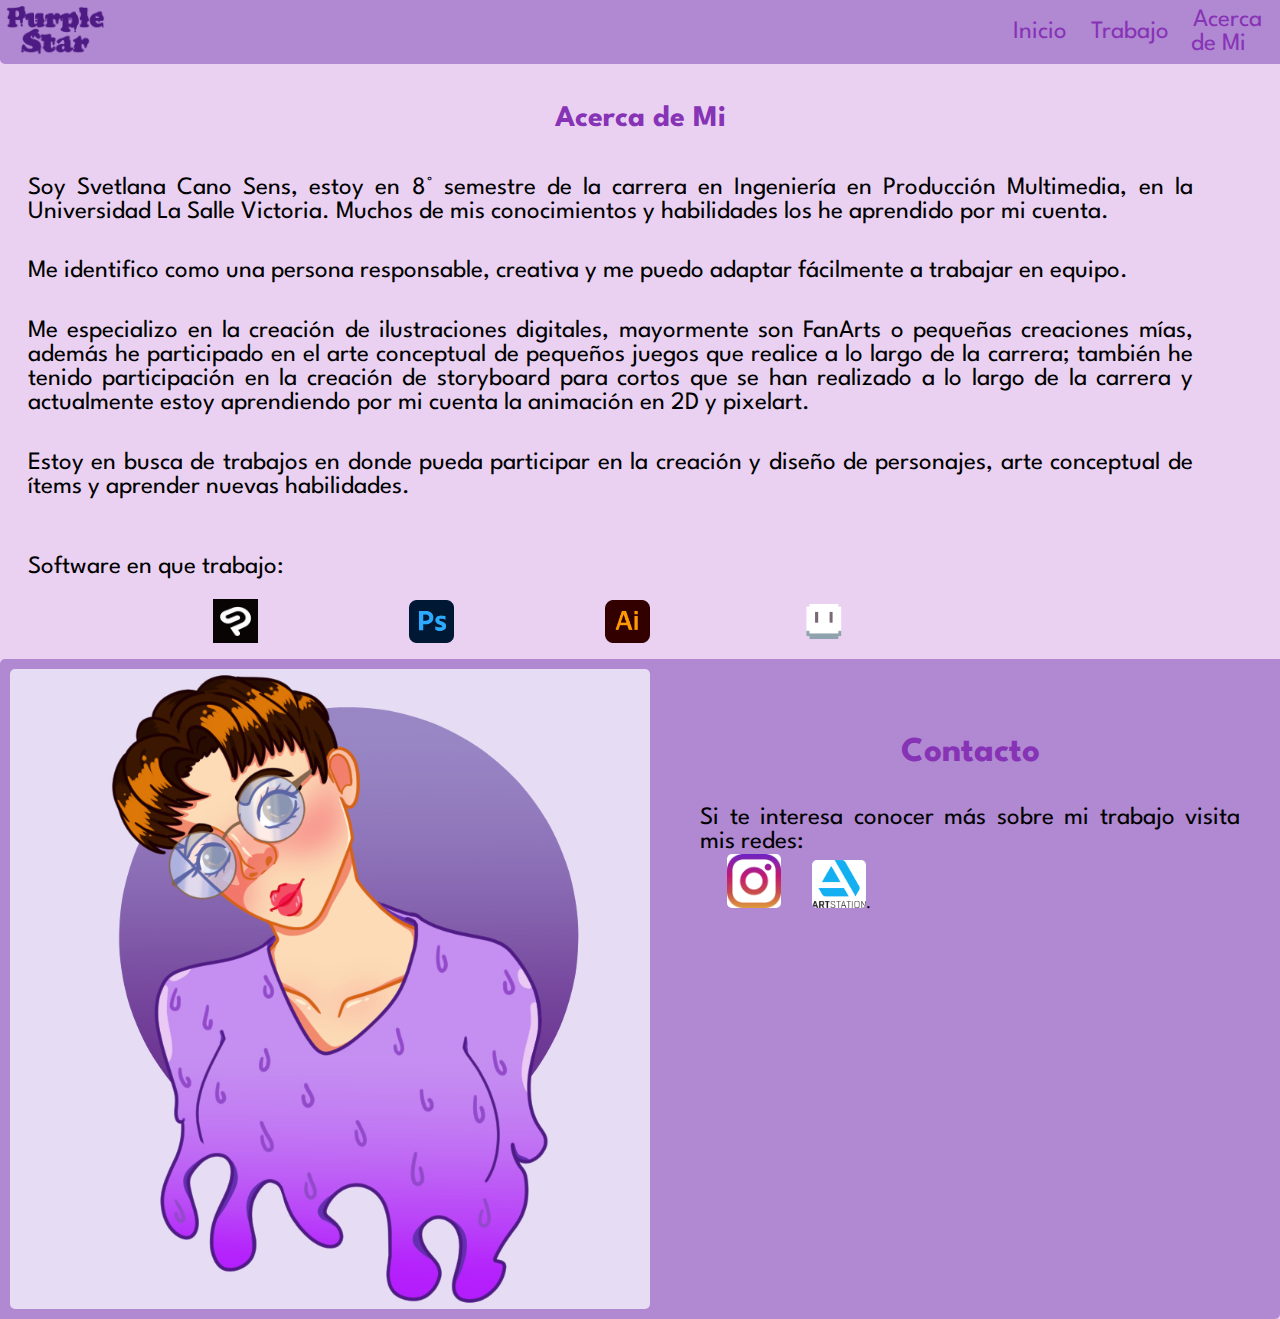
==== Portafolio_SvetlanaCanoSens_AcercaDeMi.html @ 3b7ad8ab "Portafolio de trabajos" ====
<!DOCTYPE html>
<html lang="en">
<head>
    <meta charset="UTF-8">
    <meta http-equiv="X-UA-Compatible" content="IE=edge">
    <meta name="viewport" content="width=device-width, initial-scale=1.0">
    <title>Acerca de Mi: Purple Star</title>

    <link rel = "stylesheet" href = "Portafolio_CSS/Portafolio_SvetlanaCanoSens_AcercaDeMi.css">
    <script src = "Portafolio_JS/Portafolio_SvetlanaCanoSens.js"></script>

    <link rel = "preconnect" href = "https://fonts.googleapis.com">
    <link rel = "preconnect" href = "https://fonts.gstatic.com" crossorigin>
    <link href = "https://fonts.googleapis.com/css2?family=League+Spartan:wght@300&family=Unna&display=swap" rel = "stylesheet">

    <meta name = "viewport" content = "width=device-width, initial-scale=1">
</head>
<body>
    <div class = "contenedorMenuAcercaDeMi fixedAcercaDeMi">
        <a href = "index.html"><img src = "Portafolio_Imagenes/logo.png" alt = "logo"></a>

        <ul>
            <li><a href = "index.html">Inicio</a></li>
            <li><a href = "Portafolio_SvetlanaCanoSens_Trabajo.html">Trabajo</a></li>
            <li><a href = "Portafolio_SvetlanaCanoSens_AcercaDeMi.html">Acerca de Mi</a></li>
        </ul>
    </div>

    <div class = "tituloAcercaDeMi">
        <h4>Acerca de Mi</h4>
    </div>

    <div class = "contenedorInformacion">
        <ul>
            <p>Soy Svetlana Cano Sens, estoy en 8° semestre de la carrera en Ingeniería en Producción Multimedia, en la Universidad La Salle Victoria. Muchos de mis conocimientos y habilidades los he aprendido por mi cuenta.</p>
            
            <p>Me identifico como una persona responsable, creativa y me puedo adaptar fácilmente a trabajar en equipo.</p>

            <p>Me especializo en la creación de ilustraciones digitales, mayormente son FanArts o pequeñas creaciones mías, además he participado en el arte conceptual de pequeños juegos que realice a lo largo de la carrera; también he tenido participación en la creación de storyboard para cortos que se han realizado a lo largo de la carrera y actualmente estoy aprendiendo por mi cuenta la animación en 2D y pixelart.</p>

            <p>Estoy en busca de trabajos en donde pueda participar en la creación y diseño de personajes, arte conceptual de ítems y aprender nuevas habilidades.</p>
        </ul>

        <ul class = "acomodarImagenesIconos">
            <p>Software en que trabajo:</p>
            
            <img src = "Portafolio_Imagenes/clip studio.jpg" alt = "clipStudio">
            <img src = "Portafolio_Imagenes/photoshop.png" alt = "photoshop">
            <img src = "Portafolio_Imagenes/illustrator.webp" alt = "illustrator">
            <img src = "Portafolio_Imagenes/aseprite.png" alt = "aseprite">
        </ul>
    </div>
    
    <div class = "contenedorContacto">
        <img src = "Portafolio_Imagenes/Autorretrato.jpg" alt = "Autoretrato">

        <ul>
            <h3>Contacto</h3>

            <p>Si te interesa conocer más sobre mi trabajo visita mis redes:</p>
        
            <a href = "https://www.instagram.com/purpple_staar/" target = "_blank"><img src = "Portafolio_Imagenes/instagram.png" alt = "instagram"></a>

            <a href = "https://www.artstation.com/inicio" target="_blank"><img src = "Portafolio_Imagenes/artstation.png" alt = "artstation"></a>.
        </ul>
    </div>
</body>
</html>
---- Portafolio_CSS/Portafolio_SvetlanaCanoSens_AcercaDeMi.css ----
/*(¬ n ¬)r*/
/*Cuerpo*/
body {
    margin: 0;
    padding: 0;
    font-family: 'League Spartan', sans-serif;
    background: #EAD1F2;
}
/*Cuerpo*/

/*Menu de Inicio*/
.contenedorMenuAcercaDeMi {
    background: #B188D2;
    margin: 0;
    padding: 2px;
    justify-content: center;
    display: -webkit-box;
    display: -moz-box;
    display: -ms-flexbox;
    display: -webkit-flex;
    display: flex;
    border-radius: 0 5px;
}

.contenedorMenuAcercaDeMi img {
    width: 10%;
}

.contenedorMenuAcercaDeMi ul {
    list-style: none;
    display: flex;
    align-items: center;
    margin: 1px;
    padding: 2px;
}

.contenedorMenuAcercaDeMi li {
    margin-right: 20px;
}

.contenedorMenuAcercaDeMi li a {
    color: #8733B5;
    text-decoration: none;
    text-align: center;
    font-size: 25px;
    margin: 0;
    padding: 2px;
}

.contenedorMenuAcercaDeMi li a:hover {
    font-weight: bolder;
}

.fixedAcercaDeMi {
    position: fixed;
    z-index: 1000;
    top: 0;
    width: 100%;
}
/*Menu de Inicio*/

/*Titulo de Acerca de Mi*/
.tituloAcercaDeMi {
    align-items: center;
    justify-content: center;
    margin-top: 7%;
}

.tituloAcercaDeMi h4 {
    margin: 0;
    padding: 15px;
    text-align: center;
    color: #8733B5;
    font-size: 30px;
}
/*Titulo de Acerca de Mi*/

/*Información e Imagen*/
.contenedorInformacion {
    align-items: center;
    margin: 0;
}

.contenedorInformacion ul {
    text-align: center;
    justify-content: center;
    margin: 0;
    width: 70%;
}

.contenedorInformacion img {
    text-align: center;
    width: 5%;
    margin: 0 0 0 16%;
    padding: 2px;
}

.contenedorInformacion p {
    text-align: justify;
    font-size: 25px;
    width: 130%;
    margin: 0;
    padding: 2%;
}
/*Información e Imagen*/

/*Contacto*/
.contenedorContacto {
    background: #B188D2;
    justify-content: space-between;
    display: -webkit-box;
    display: -webkit-flex;
    border-radius: 5px 0;
}

.contenedorContacto img {
    width: 30%;
    margin: 10px;
    border-radius: 5px;
}

.contenedorContacto ul {
    list-style: none;
    align-items: center;
    margin: 20px;
    padding: 40px;
}

.contenedorContacto h3 {
    text-align: center;
    padding: 1px;
    font-weight: bolder;
    font-size: 35px;
    color: #8733B5;
    padding: 2px;
}

.contenedorContacto p {
    text-align: justify;
    font-size: 25px;
    margin: 0;
}

.contenedorContacto a img {
    background: white;
    align-items: center;
    margin: 0 0 0 25%;
    width: 10%;
}
/*Contacto*/

/*Parte Responsivo*/
@media (max-width: 767px) {
    /*Menu de Inicio*/
    .contenedorMenuAcercaDeMi {
        justify-content: center;
        flex-flow: column wrap;
        margin: 0;
        padding: 10px;
    }

    .contenedorMenuAcercaDeMi ul {
        width: 120%;
        justify-content: center;
        padding: 1px;
    }

    .contenedorMenuAcercaDeMi img {
        display: none;
    }

    .contenedorMenuAcercaDeMi li a {
        text-align: center;
        padding: 0;
        font-size: 20px;
    }
    /*Menu de Inicio*/

    /*Titulo de Acerca de Mi*/
    .tituloAcercaDeMi {
        top: 40%;
    }
    /*Titulo de Acerca de Mi*/

    /*Información e Imagen*/
    .contenedorInformacion ul {
        text-align: center;
        margin: 0;
        padding: 10px;
    }

    .contenedorInformacion img {
        text-align: center;
        width: 15%;
        margin: 0 0 0 16%;
        padding: 2px;
    }
    /*Información e Imagen*/

    /*Contacto*/
    .contenedorContacto {
        background: #B188D2;
        justify-content: space-between;
        display: -webkit-box;
        display: -webkit-flex;
        border-radius: 5px;
    }
    
    .contenedorContacto img {
        width: 30%;
        margin: 10px;
        border-radius: 5px;
        padding: 2px;
    }
    
    .contenedorContacto ul {
        list-style: none;
        align-items: center;
        margin: 20px;
        padding: 20px;
    }
    
    .contenedorContacto h3 {
        text-align: center;
        padding: 1px;
        font-weight: bolder;
        font-size: 35px;
        color: #8733B5;
        padding: 2px;
    }
    
    .contenedorContacto p {
        text-align: justify;
        font-size: 25px;
        margin: 0;
    }
    
    .contenedorContacto a img {
        align-items: center;
        margin: 0 0 0 16%;
        width: 10%;
    }
    /*Contacto*/
}

@media (max-width: 991px) {
    /*Menu de Inicio*/
    .contenedorMenuAcercaDeMi {
        justify-content: center;
        flex-flow: column wrap;
        margin: 0;
        padding: 10px;
    }

    .contenedorMenuAcercaDeMi ul {
        text-align: center;
        width: 90%;
        padding: 1px;
    }

    .contenedorMenuAcercaDeMi img {
        display: none;
    }

    .contenedorMenuAcercaDeMi li a {
        text-align: center;
        padding: 0;
        font-size: 20px;
    }
    /*Menu de Inicio*/

    /*Titulo de Acerca de Mi*/
    .tituloAcercaDeMi {
        top: 50%;
    }
    /*Titulo de Acerca de Mi*/

    /*Información e Imagen*/
    .contenedorInformacion ul {
        text-align: center;
        margin: 0;
        padding: 10px;
    }
    /*Información e Imagen*/

    /*Contacto*/
    .contenedorContacto img {
        width: 50%;
        margin: 10px;
        border-radius: 5px;
    }

    .contenedorContacto ul {
        margin: 15px;
        padding: 30px;
    }

    .contenedorContacto h3 {
        text-align: center;
        padding: 1px;
        font-weight: bolder;
        font-size: 25px;
        color: #8733B5;
        padding: 2px;
    }

    .contenedorContacto p {
        text-align: justify;
        font-size: 20px;
        margin: 0;
    }

    .contenedorContacto a img {
        align-items: center;
        margin: 0 0 0 5%;
        width: 10%;
    }

    .contenedorContacto a img {
        align-items: center;
        margin: 0 0 0 5%;
        width: 10%;
    }
    /*Contacto*/
}

@media (min-width: 768px) and (max-width: 1199px) {
    /*Menu de Inicio*/
    .contenedorMenuAcercaDeMi {
        margin: 0;
        padding: 5px;
        justify-content: center;
        border-radius: 0 5px;
    }
    
    .contenedorMenuAcercaDeMi ul {
        justify-content: center;
        width: 100%;
        margin: 1px;
        padding: 2px;
    }
    
    .contenedorMenuAcercaDeMi li {
        margin-right: 20px;
    }
    
    .contenedorMenuAcercaDeMi li a {
        font-size: 25px;
        margin: 0;
        padding: 2px;
    }
    /*Menu de Inicio*/

    /*Titulo de Acerca de Mi*/
    .tituloAcercaDeMi {
        top: 50%;
    }
    /*Titulo de Acerca de Mi*/

    /*Información e Imagen*/
    .contenedorInformacion ul {
        text-align: center;
        margin: 0;
        padding: 10px;
    }
    /*Información e Imagen*/

    /*Contacto*/
    .contenedorContacto img {
        width: 50%;
        margin: 10px;
        border-radius: 5px;
    }

    .contenedorContacto ul {
        margin: 15px;
        padding: 25px;
    }

    .contenedorContacto h3 {
        font-size: 25;
        padding: 2px;
    }

    .contenedorContacto a img {
        align-items: center;
        margin: 0 0 0 5%;
        width: 10%;
    }
    /*Contacto*/
}

@media (min-width: 1200px) and (max-width: 1400px) {
    /*Menu de Inicio*/
    .contenedorMenuAcercaDeMi {
        margin: 0;
        padding: 5px;
        justify-content: center;
        border-radius: 0 5px;
    }

    .contenedorMenuAcercaDeMi img a {
        margin: 5px;
        padding: 5px;
    }
    
    .contenedorMenuAcercaDeMi ul {
        justify-content: center;
        margin: 1px;
        padding: 2px;
    }
    
    .contenedorMenuAcercaDeMi li {
        margin-right: 20px;
    }
    /*Menu de Inicio*/

    /*Titulo de Acerca de Mi*/
    .tituloAcercaDeMi {
        top: 50%;
    }
    /*Titulo de Acerca de Mi*/

    /*Información e Imagen*/
    .contenedorInformacion ul {
        text-align: center;
        margin: 0;
        padding: 10px;
    }
    /*Información e Imagen*/

    /*Contacto*/
    .contenedorContacto img {
        width: 50%;
        margin: 10px;
        border-radius: 5px;
    }

    .contenedorContacto ul {
        margin: 15px;
        padding: 25px;
    }

    .contenedorContacto h3 {
        font-size: 30;
        padding: 2px;
    }

    .contenedorContacto a img {
        align-items: center;
        margin: 0 0 0 5%;
        width: 10%;
    }
    /*Contacto*/
}
    /*Parte Responsivo */
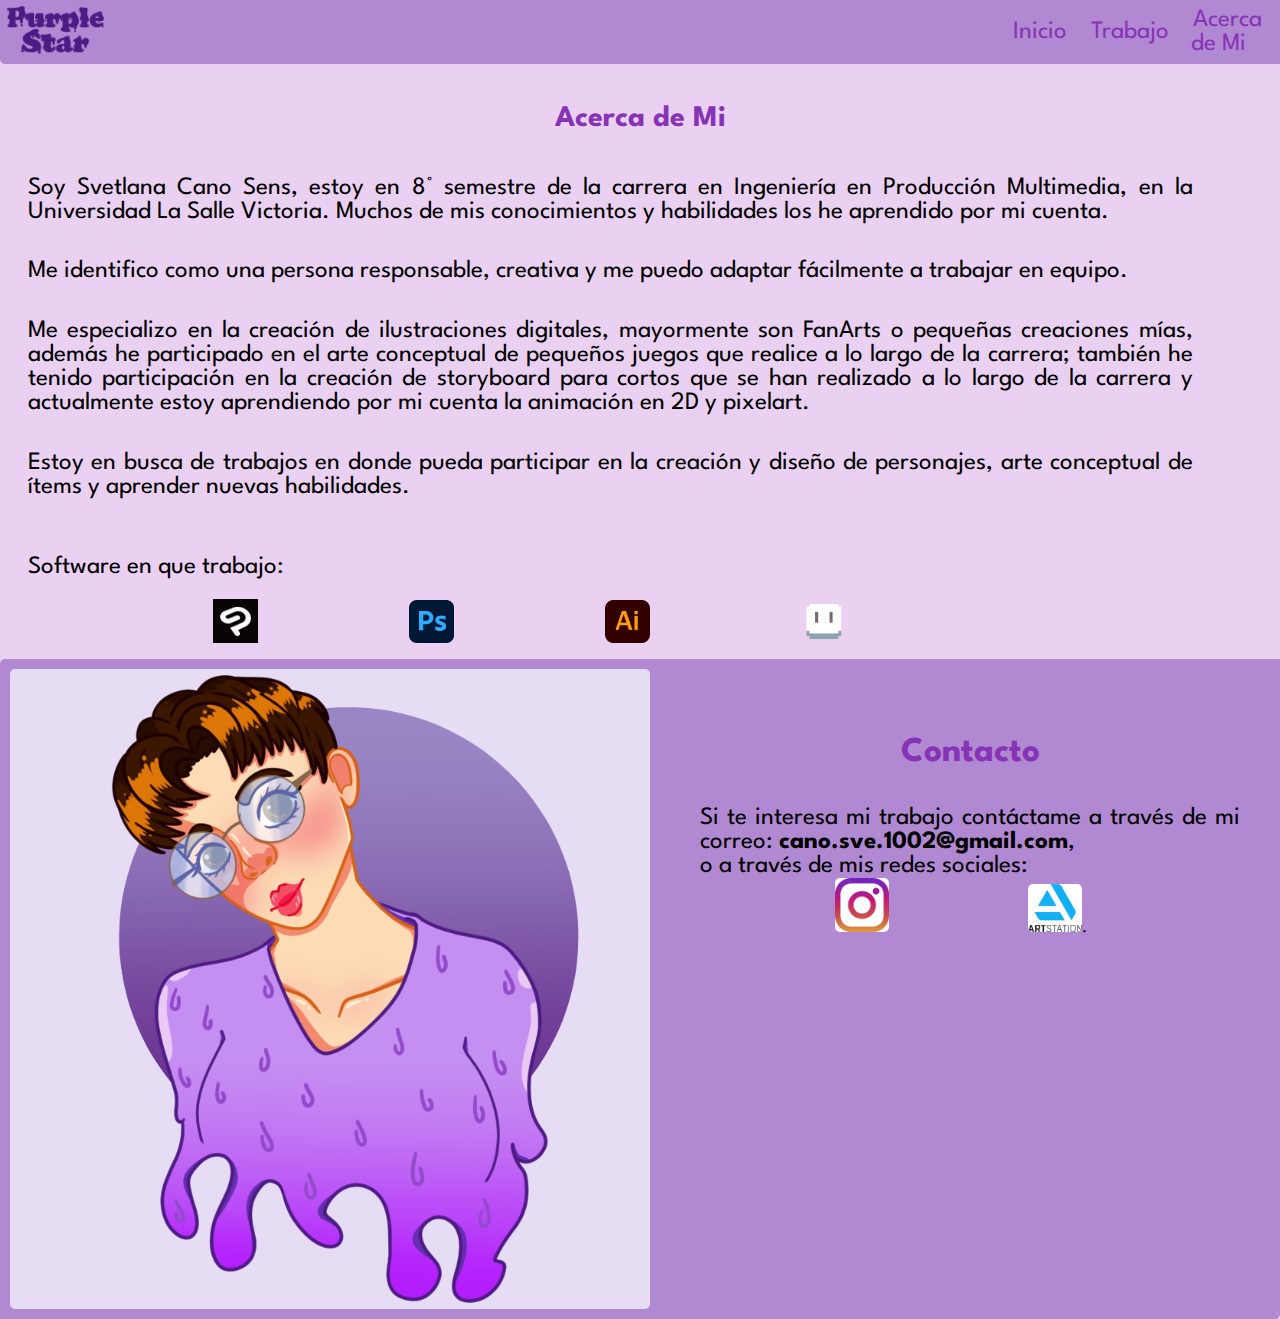
==== commit ae84199b: "Add files via upload" ====
--- a/Portafolio_SvetlanaCanoSens_AcercaDeMi.html
+++ b/Portafolio_SvetlanaCanoSens_AcercaDeMi.html
@@ -57,7 +57,9 @@
         <ul>
             <h3>Contacto</h3>
 
-            <p>Si te interesa conocer más sobre mi trabajo visita mis redes:</p>
+            <p>Si te interesa mi trabajo contáctame a través de mi correo: <strong>cano.sve.1002@gmail.com</strong>,</p>
+
+            <p>o a través de mis redes sociales:</p>
         
             <a href = "https://www.instagram.com/purpple_staar/" target = "_blank"><img src = "Portafolio_Imagenes/instagram.png" alt = "instagram"></a>
 
--- a/Portafolio_CSS/Portafolio_SvetlanaCanoSens_AcercaDeMi.css
+++ b/Portafolio_CSS/Portafolio_SvetlanaCanoSens_AcercaDeMi.css
@@ -199,45 +199,36 @@
 
     /*Contacto*/
     .contenedorContacto {
-        background: #B188D2;
-        justify-content: space-between;
-        display: -webkit-box;
-        display: -webkit-flex;
-        border-radius: 5px;
-    }
-    
+        flex-flow: column wrap;
+        padding: 0;
+        align-items: center;
+        width: 100%;
+    }
+
     .contenedorContacto img {
-        width: 30%;
-        margin: 10px;
-        border-radius: 5px;
-        padding: 2px;
-    }
-    
+        width: 90%;
+        padding: 0;
+        margin: 5px;
+    }
+
     .contenedorContacto ul {
-        list-style: none;
-        align-items: center;
-        margin: 20px;
-        padding: 20px;
-    }
-    
+        margin: 4px 4px;
+        padding: 4px 4px;
+    }
+
     .contenedorContacto h3 {
-        text-align: center;
+        font-size: 25px;
+        margin: 0;
         padding: 1px;
-        font-weight: bolder;
-        font-size: 35px;
-        color: #8733B5;
-        padding: 2px;
-    }
-    
+    }
+
     .contenedorContacto p {
-        text-align: justify;
-        font-size: 25px;
-        margin: 0;
-    }
-    
+        font-size: 20px;
+    }
+
     .contenedorContacto a img {
         align-items: center;
-        margin: 0 0 0 16%;
+        margin: 0 0 0 25%;
         width: 10%;
     }
     /*Contacto*/
@@ -318,7 +309,7 @@
 
     .contenedorContacto a img {
         align-items: center;
-        margin: 0 0 0 5%;
+        margin: 0 0 0 25%;
         width: 10%;
     }
     /*Contacto*/
@@ -384,7 +375,7 @@
 
     .contenedorContacto a img {
         align-items: center;
-        margin: 0 0 0 5%;
+        margin: 0 0 0 25%;
         width: 10%;
     }
     /*Contacto*/
@@ -448,7 +439,7 @@
 
     .contenedorContacto a img {
         align-items: center;
-        margin: 0 0 0 5%;
+        margin: 0 0 0 25%;
         width: 10%;
     }
     /*Contacto*/
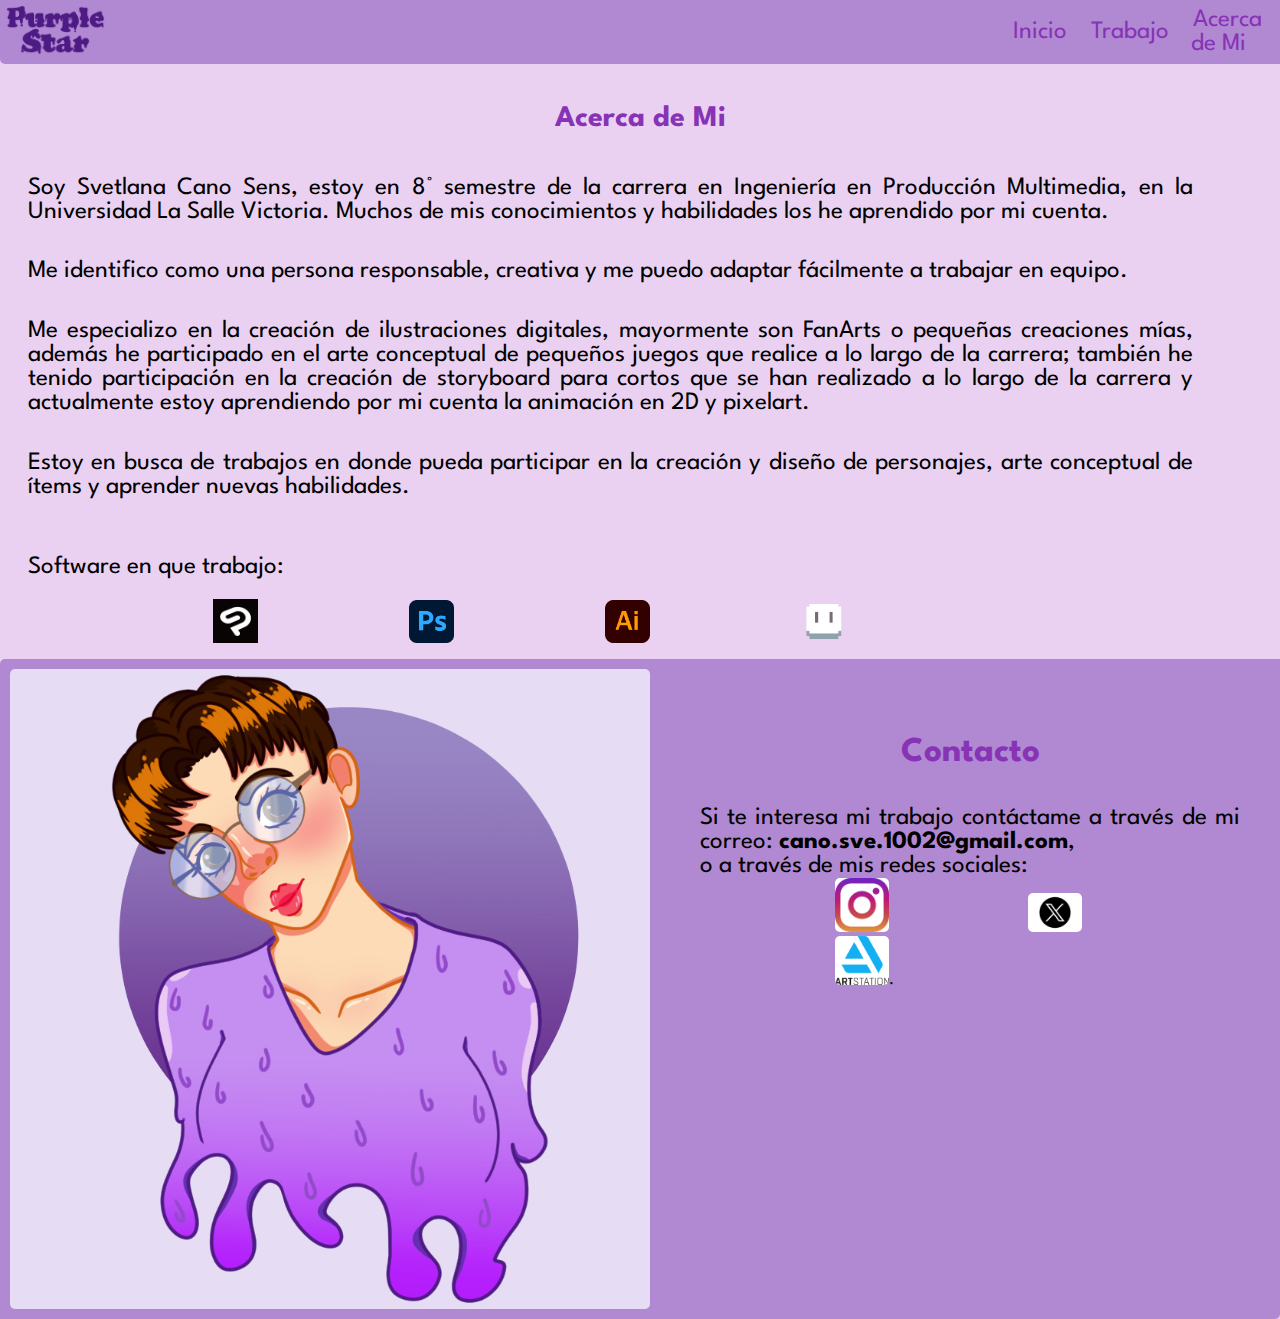
==== commit d86ab71f: "Update Portafolio_SvetlanaCanoSens_AcercaDeMi.html" ====
--- a/Portafolio_SvetlanaCanoSens_AcercaDeMi.html
+++ b/Portafolio_SvetlanaCanoSens_AcercaDeMi.html
@@ -63,8 +63,10 @@
         
             <a href = "https://www.instagram.com/purpple_staar/" target = "_blank"><img src = "Portafolio_Imagenes/instagram.png" alt = "instagram"></a>
 
+             <a href = "https://twitter.com/PurppleStaar" target="_blank"><img src = "Portafolio_Imagenes/twitter.png" alt = "twitter"></a>
+
             <a href = "https://www.artstation.com/inicio" target="_blank"><img src = "Portafolio_Imagenes/artstation.png" alt = "artstation"></a>.
         </ul>
     </div>
 </body>
-</html>+</html>
